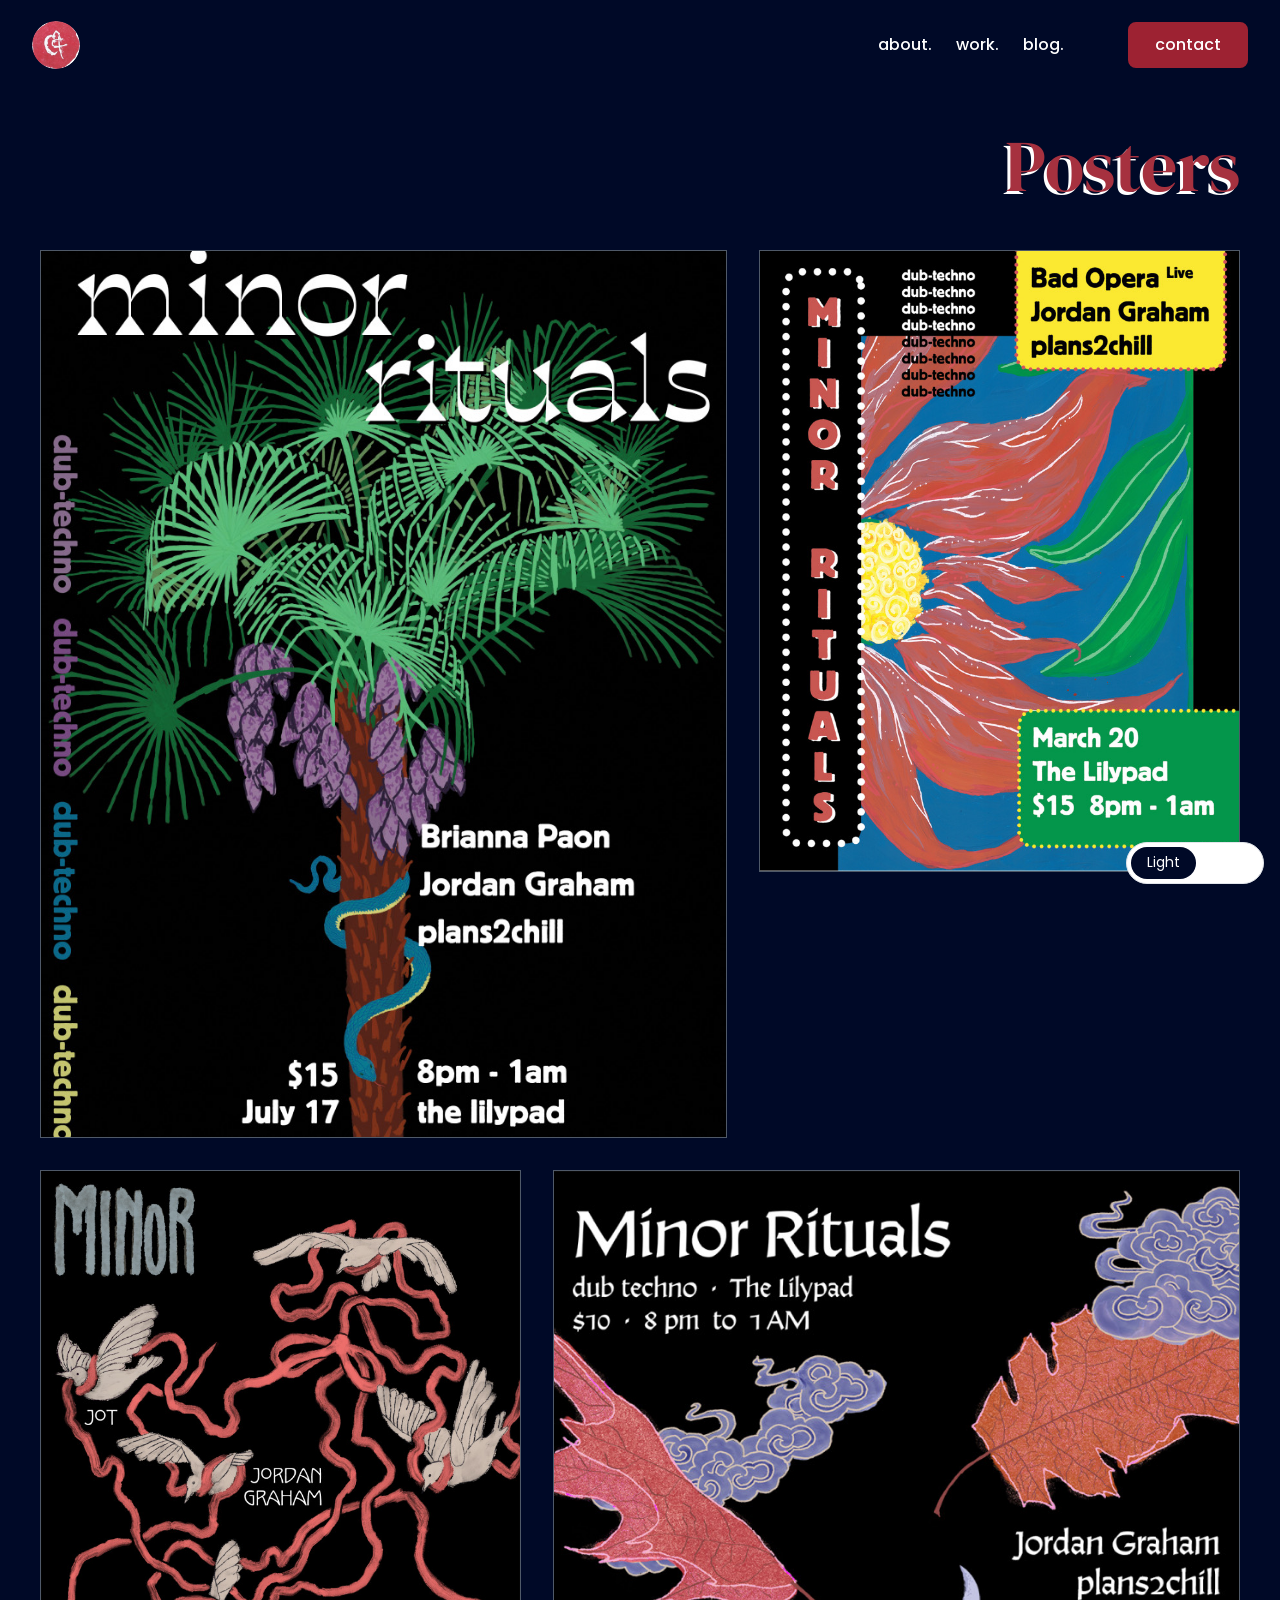
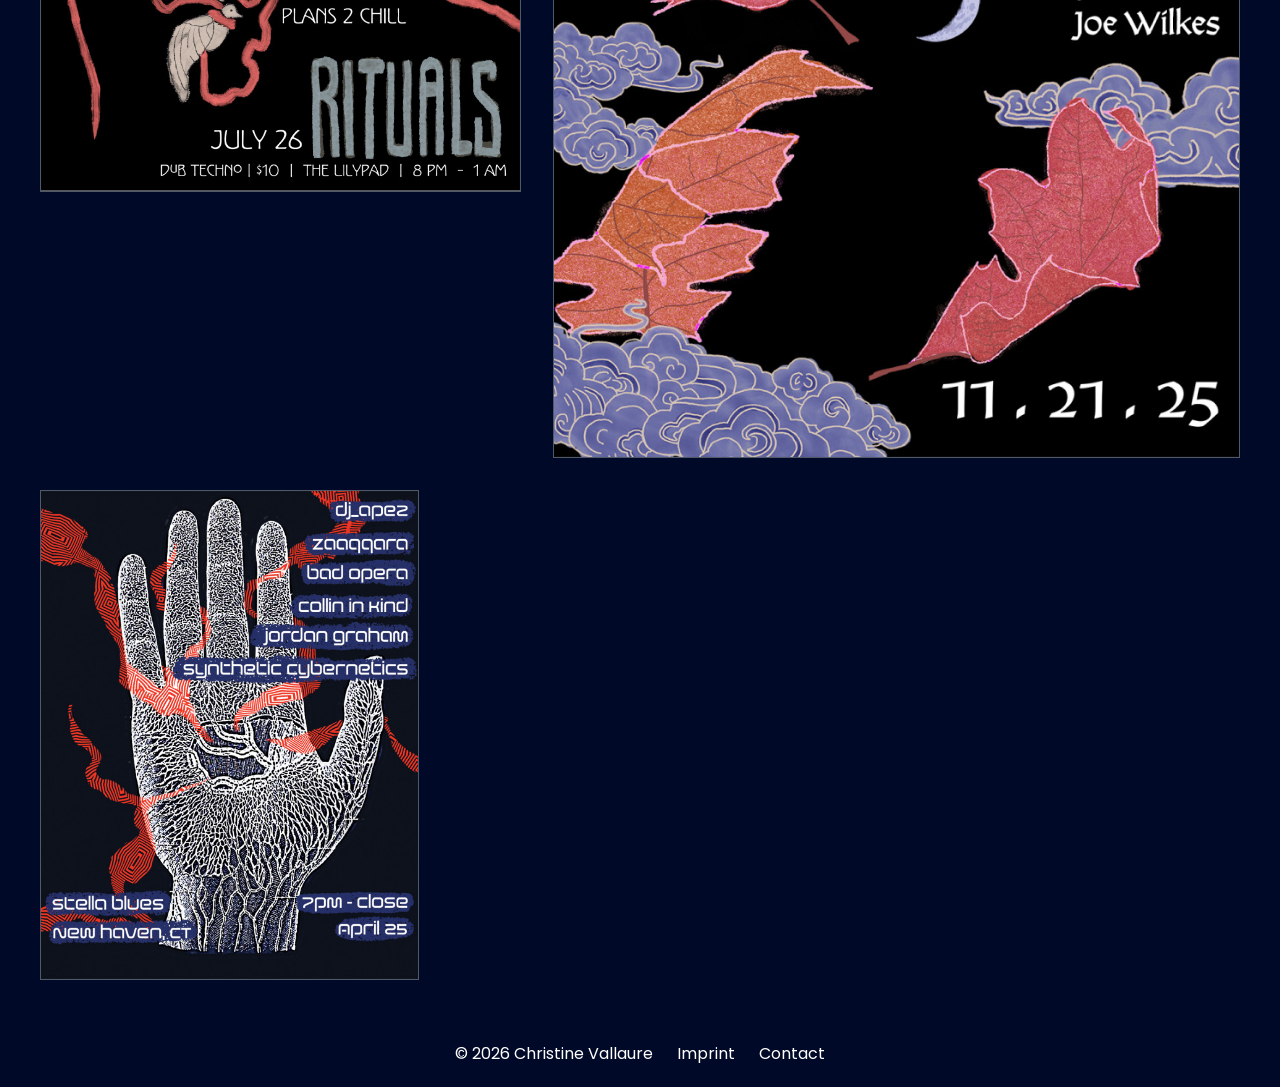
==== design-system/posters.html @ fddb6bdb "Add HTML/CSS design system generated from Figma Plain HTML and CSS design system built from the "Pro" ====
<!doctype html>
<html lang="en">
<head>
  <meta charset="utf-8">
  <meta name="viewport" content="width=device-width, initial-scale=1">
  <title>Posters — example page</title>

  <link rel="preconnect" href="https://fonts.googleapis.com">
  <link rel="preconnect" href="https://fonts.gstatic.com" crossorigin>
  <link href="https://fonts.googleapis.com/css2?family=DM+Serif+Display&family=Poppins:wght@400;500;600;700&display=swap" rel="stylesheet">

  <link rel="stylesheet" href="css/tokens.css">
  <link rel="stylesheet" href="css/components.css">
</head>
<!-- The whole page sits on surface-inverse (Figma frame "Draft: Posters on Site") -->
<body class="posters">

  <!-- NAVIGATION (same component as the portfolio page) -->
  <header class="nav">
    <div class="nav__inner container">
      <a class="logo" href="index.html"><img src="assets/images/logo.png" alt="Home"></a>
      <nav class="nav__links" aria-label="Main">
        <ul class="nav__list">
          <li><a class="nav__link" href="portfolio.html#about">about.</a></li>
          <li><a class="nav__link" href="portfolio.html#work">work.</a></li>
          <li><a class="nav__link" href="posters.html" aria-current="page">blog.</a></li>
        </ul>
        <a class="button button--primary" href="portfolio.html#contact">contact</a>
      </nav>
      <details class="nav__menu">
        <summary aria-label="Menu"><span class="nav__icon"></span></summary>
        <nav class="nav__panel" aria-label="Main (mobile)">
          <ul class="nav__list">
            <li><a class="nav__link" href="portfolio.html#about">about.</a></li>
            <li><a class="nav__link" href="portfolio.html#work">work.</a></li>
            <li><a class="nav__link" href="posters.html" aria-current="page">blog.</a></li>
          </ul>
          <a class="button button--primary" href="portfolio.html#contact">contact</a>
        </nav>
      </details>
    </div>
  </header>

  <main class="section">
    <div class="container">
      <!-- Figma text style "XL Display" (DM Serif Display) -->
      <h1 class="posters__title text-xl-display">Posters</h1>

      <!-- POSTER IMAGES (Figma: Poster image, sizes L / M / S) -->
      <div class="posters__grid">
        <figure class="poster poster--l"><img src="assets/images/poster-1.jpg" alt="Minor Rituals poster: a palm tree with purple flowers and a snake"></figure>
        <figure class="poster poster--m"><img src="assets/images/poster-3.jpg" alt="Minor Rituals poster: a red flower with a yellow centre"></figure>
        <figure class="poster poster--m"><img src="assets/images/poster-4.jpg" alt="Minor Rituals poster: birds tangled in red ribbons"></figure>
        <figure class="poster poster--l"><img src="assets/images/poster-2.jpg" alt="Minor Rituals poster: red leaves, clouds and a crescent moon"></figure>
        <figure class="poster poster--s"><img src="assets/images/poster-5.jpg" alt="Poster: a white hand drawing over red shapes"></figure>
      </div>
    </div>
  </main>

  <footer class="footer">
    <span>© 2026 Christine Vallaure</span>
    <a href="#">Imprint</a>
    <a href="mailto:hello@example.com">Contact</a>
  </footer>

  <div class="theme-switch" role="radiogroup" aria-label="Colour mode">
    <input type="radio" name="theme" id="theme-light" checked><label for="theme-light">Light</label>
    <input type="radio" name="theme" id="theme-dark"><label for="theme-dark">Dark</label>
  </div>

</body>
</html>
---- design-system/css/tokens.css ----
/* ==========================================================================
   DESIGN TOKENS
   Copied from the Figma file "Project File" (variables panel).

   How this file is organised — the same three layers as in Figma:
     1. Primitives   the raw palette (red/50 … red/950, navy/50 … navy/950).
                     Never use these directly in components.
     2. Semantic     what a colour is FOR (surface, text, border, action).
                     Components only ever use these.
     3. Type         font families, weights and a responsive size scale.

   Naming: a Figma variable "text/default" becomes var(--text-default).
   Anything marked "NOT IN FIGMA" was added in code — see gaps.md.
   ========================================================================== */


/* --------------------------------------------------------------------------
   1. PRIMITIVES — Figma collection "color primitives" (one mode)
   -------------------------------------------------------------------------- */
:root {
  --red-50: #FFF1F2;
  --red-100: #FFDFDF;
  --red-200: #FFBEBF;
  --red-300: #FE8F95;
  --red-400: #EA6974;
  --red-500: #A6313F;
  --red-600: #9D2232;
  --red-700: #810E1F;
  --red-800: #61131F;
  --red-900: #4E0B17;
  --red-950: #33040B;

  --navy-50: #F8FAFD;
  --navy-100: #EFF2F6;
  --navy-200: #E1E5EA;
  --navy-300: #C9CED6;
  --navy-400: #9EA5B0;
  --navy-500: #737B88;
  --navy-600: #4F5968;
  --navy-700: #333D4F;
  --navy-800: #1B273A;
  --navy-900: #0A162A;
  --navy-950: #000927;   /* the page navy */

  --white: #FFFFFF;
}


/* --------------------------------------------------------------------------
   2. SEMANTIC COLOURS — Figma collection "color", mode "Light" (default)
   Each one points at a primitive, exactly like the aliases in Figma.
   -------------------------------------------------------------------------- */
:root {
  /* Surfaces: backgrounds of pages, sections and cards */
  --surface-default: var(--white);
  --surface-raised: var(--navy-50);
  --surface-muted: var(--navy-100);
  --surface-emphasis: var(--navy-200);
  --surface-inverse: var(--navy-950);
  --surface-brand-subtle: var(--red-50);

  /* Text */
  --text-default: var(--navy-950);
  --text-muted: var(--navy-600);
  --text-disabled: var(--navy-400);
  --text-inverse: var(--white);
  --text-link: var(--red-600);
  --text-display: var(--red-500);

  /* Borders and lines */
  --border-default: var(--navy-200);
  --border-strong: var(--navy-950);
  --border-inverse: var(--navy-600);
  --border-focus: var(--red-500);

  /* Primary button */
  --action-primary-default: var(--red-600);
  --action-primary-hover: var(--red-500);
  --action-primary-pressed: var(--red-800);
  --action-primary-disabled: var(--navy-200);
  --action-primary-text: var(--white);

  /* Secondary (outline) button */
  --action-secondary-default: var(--white);
  --action-secondary-hover: var(--navy-50);
  --action-secondary-pressed: var(--navy-100);
  --action-secondary-disabled: var(--navy-300);
  --action-secondary-text: var(--navy-950);
  --action-secondary-border: var(--navy-950);

  color-scheme: light;
}

/* Figma mode "Dark". Turn it on by adding data-theme="dark" to <html>,
   or with the theme switch on each page (no JavaScript needed: the :has()
   selector checks whether the "Dark" radio button is ticked). */
:root[data-theme="dark"],
:root:has(#theme-dark:checked) {
  --surface-default: var(--navy-950);
  --surface-raised: var(--navy-900);
  --surface-muted: var(--navy-800);
  --surface-emphasis: var(--navy-700);
  --surface-inverse: var(--navy-50);
  --surface-brand-subtle: var(--red-950);

  --text-default: var(--navy-50);
  --text-muted: var(--navy-300);
  --text-disabled: var(--navy-600);
  --text-inverse: var(--navy-950);
  --text-link: var(--red-300);
  --text-display: var(--red-400);

  --border-default: var(--navy-800);
  --border-strong: var(--navy-100);
  --border-inverse: var(--navy-400);
  --border-focus: var(--red-400);

  --action-primary-default: var(--red-400);
  --action-primary-hover: var(--red-300);
  --action-primary-pressed: var(--red-200);
  --action-primary-disabled: var(--navy-800);
  --action-primary-text: var(--navy-950);

  --action-secondary-default: var(--navy-950);
  --action-secondary-hover: var(--navy-900);
  --action-secondary-pressed: var(--navy-800);
  --action-secondary-disabled: var(--navy-700);
  --action-secondary-text: var(--navy-50);
  --action-secondary-border: var(--navy-50);

  color-scheme: dark;
}


/* --------------------------------------------------------------------------
   3. TYPE — Figma collection "text primitives"
   Font sizes have three modes in Figma; here they switch with media queries:
     lg  (wider than 1280px)  → the values in :root below
     md  (800px – 1280px)     → first @media block
     sm  (narrower than 800px)→ second @media block
   -------------------------------------------------------------------------- */
:root {
  --font-family-sans: "Poppins", system-ui, sans-serif;
  --font-family-serif: "DM Serif Display", Georgia, serif;

  --font-weight-regular: 400;
  --font-weight-medium: 500;     /* NOT IN FIGMA: nav links and button labels use Poppins Medium */
  --font-weight-semibold: 600;
  --font-weight-bold: 700;

  --font-size-100: 16px;
  --font-size-200: 24px;
  --font-size-300: 40px;
  --font-size-400: 56px;
  --font-size-500: 72px;
  --font-size-600: 100px;

  /* NOT IN FIGMA: line heights are set per text layer in Figma, not as variables */
  --line-height-tight: 1.1;      /* display text */
  --line-height-heading: 1.25;   /* card headlines */
  --line-height-title: 1.45;     /* section titles */
  --line-height-body: 1.7;       /* paragraphs */
}

@media (max-width: 1280px) {
  :root {
    --font-size-200: 20px;
    --font-size-300: 28px;
    --font-size-400: 36px;
    --font-size-500: 56px;
    --font-size-600: 72px;
  }
}

@media (max-width: 799px) {
  :root {
    --font-size-200: 18px;
    --font-size-300: 24px;
    --font-size-400: 32px;
    --font-size-500: 40px;
    --font-size-600: 56px;
  }
}


/* --------------------------------------------------------------------------
   4. SPACING AND SHAPE — NOT IN FIGMA
   The Figma file has no spacing or radius variables of its own (the 64px
   paddings come from a linked library). These values are read off the
   components so the CSS has one place to change them.
   -------------------------------------------------------------------------- */
:root {
  --space-100: 4px;
  --space-200: 8px;
  --space-300: 12px;
  --space-400: 16px;
  --space-500: 24px;
  --space-600: 32px;
  --space-700: 40px;
  --space-800: 48px;
  --space-900: 64px;

  --radius-button: 8px;
  --page-max-width: 1280px;
}
---- design-system/css/components.css ----
/* ==========================================================================
   COMPONENTS
   One section per Figma component. Every colour, size and font here comes
   from tokens.css — if you want to change how something looks, change the
   token, not this file.

   Class naming: .component, .component__part, .component--variant
   (this is called BEM; it keeps class names predictable).
   ========================================================================== */


/* --------------------------------------------------------------------------
   BASE — sensible defaults for the whole page
   -------------------------------------------------------------------------- */
*,
*::before,
*::after {
  box-sizing: border-box; /* width includes padding and border: easier maths */
}

body {
  margin: 0;
  font-family: var(--font-family-sans);
  font-size: var(--font-size-100);
  font-weight: var(--font-weight-regular);
  line-height: var(--line-height-body);
  color: var(--text-default);
  background: var(--surface-default);
  -webkit-font-smoothing: antialiased;
}

h1, h2, h3, p, ul {
  margin: 0;
}

img {
  display: block;
  max-width: 100%;
}

a {
  color: inherit;
}

/* One focus style for everything you can tab to (Figma: button "focused" state) */
:focus-visible {
  outline: 2px solid var(--border-focus);
  outline-offset: 4px;
}

/* Hidden visually but still read by screen readers */
.visually-hidden {
  position: absolute;
  width: 1px;
  height: 1px;
  overflow: hidden;
  clip-path: inset(50%);
  white-space: nowrap;
}

/* Centres content and stops it getting wider than the 1280px Figma frame */
.container {
  max-width: var(--page-max-width);
  margin-inline: auto;
}


/* --------------------------------------------------------------------------
   TEXT STYLES — Figma "Text styles" panel
   Each class matches a Figma text style of the same name.
   -------------------------------------------------------------------------- */
.text-xl-display {
  font-family: var(--font-family-serif);
  font-size: var(--font-size-600);
  font-weight: var(--font-weight-regular);
  line-height: 1;
}

.text-display {
  font-size: var(--font-size-500);
  line-height: var(--line-height-tight);
}

.text-sm-display {
  font-size: var(--font-size-400);
  line-height: var(--line-height-tight);
}

.text-headline {
  font-size: var(--font-size-300);
  line-height: var(--line-height-tight);
}

.text-sm-body {
  font-size: var(--font-size-200);
  line-height: 1.17;
}

.text-body {
  font-size: var(--font-size-100);
  line-height: var(--line-height-body);
}


/* --------------------------------------------------------------------------
   BUTTON — Figma component set "button"
   Variants: primary | secondary.
   Figma "state" variants map to CSS: hover → :hover, active → :active,
   focused → :focus-visible. Works on <button> and <a>.
   -------------------------------------------------------------------------- */
.button {
  display: inline-flex;
  align-items: center;
  justify-content: center;
  gap: var(--space-200);
  min-height: 40px;
  padding: var(--space-200) var(--space-500);
  border: 3px solid transparent; /* same size for both variants */
  border-radius: var(--radius-button);
  font: inherit;
  font-weight: var(--font-weight-medium);
  line-height: 1.5;
  text-decoration: none;
  white-space: nowrap;
  cursor: pointer;
  transition: background-color 120ms ease, border-color 120ms ease;
}

.button--primary {
  background: var(--action-primary-default);
  border-color: var(--action-primary-default);
  color: var(--action-primary-text);
}
.button--primary:hover {
  background: var(--action-primary-hover);
  border-color: var(--action-primary-hover);
}
.button--primary:active {
  background: var(--action-primary-pressed);
  border-color: var(--action-primary-pressed);
}

.button--secondary {
  background: var(--action-secondary-default);
  border-color: var(--action-secondary-border);
  color: var(--action-secondary-text);
}
.button--secondary:hover {
  background: var(--action-secondary-hover);
}
.button--secondary:active {
  background: var(--action-secondary-pressed);
}

/* Disabled: real <button disabled>, or aria-disabled="true" on a link */
.button:disabled,
.button[aria-disabled="true"] {
  cursor: not-allowed;
  color: var(--text-disabled);
}
.button--primary:disabled,
.button--primary[aria-disabled="true"] {
  background: var(--action-primary-disabled);
  border-color: var(--action-primary-disabled);
}
.button--secondary:disabled,
.button--secondary[aria-disabled="true"] {
  background: var(--action-secondary-default);
  border-color: var(--action-secondary-disabled);
}


/* --------------------------------------------------------------------------
   LOGO — Figma component "logo" (48 × 48 circle)
   -------------------------------------------------------------------------- */
.logo {
  display: inline-flex;
  border-radius: 50%;
}

.logo img {
  width: 48px;
  height: 48px;
  border-radius: 50%;
}


/* --------------------------------------------------------------------------
   NAVIGATION — Figma component set "Navigation"
   Desktop: 56px bar. Tablet: 90px bar. Mobile: links fold into a menu.
   The mobile menu uses <details>, which opens and closes without JavaScript.
   -------------------------------------------------------------------------- */
.nav {
  position: relative; /* so the mobile menu panel can sit right below the bar */
  background: var(--surface-inverse);
  color: var(--text-inverse);
}

.nav__inner {
  display: flex;
  align-items: center;
  justify-content: space-between;
  gap: var(--space-500);
  min-height: 56px;
  padding: var(--space-100) var(--space-600);
}

.nav__links {
  display: flex;
  align-items: center;
  gap: var(--space-900);
}

.nav__list {
  display: flex;
  gap: var(--space-500);
  padding: 0;
  list-style: none;
}

.nav__link {
  font-weight: var(--font-weight-medium);
  text-decoration: none;
}
.nav__link:hover {
  text-decoration: underline;
  text-underline-offset: 4px;
}

/* The mobile menu is hidden until the screen is narrow */
.nav__menu {
  display: none;
}

@media (max-width: 1280px) {
  .nav__inner {
    min-height: 90px;
    padding-inline: var(--space-600);
  }
}

@media (max-width: 799px) {
  .nav__links {
    display: none;
  }

  .nav__menu {
    display: block;
  }

  /* The clickable menu icon (Figma component "menu") */
  .nav__menu summary {
    display: grid;
    place-items: center;
    width: 44px;
    height: 44px;
    list-style: none;
    cursor: pointer;
  }
  .nav__menu summary::-webkit-details-marker {
    display: none;
  }

  /* Two lines that turn into an × when the menu is open */
  .nav__icon {
    position: relative;
    width: 24px;
    height: 14px;
  }
  .nav__icon::before,
  .nav__icon::after {
    content: "";
    position: absolute;
    right: 0;
    height: 2px;
    background: currentColor;
    transition: transform 160ms ease, top 160ms ease, width 160ms ease;
  }
  .nav__icon::before { top: 0; width: 24px; }
  .nav__icon::after { top: 12px; width: 16px; }

  .nav__menu[open] .nav__icon::before,
  .nav__menu[open] .nav__icon::after {
    top: 6px;
    width: 24px;
  }
  .nav__menu[open] .nav__icon::before { transform: rotate(45deg); }
  .nav__menu[open] .nav__icon::after { transform: rotate(-45deg); }

  /* The panel that drops down below the bar */
  .nav__panel {
    position: absolute;
    left: 0;
    right: 0;
    z-index: 10;
    display: flex;
    flex-direction: column;
    align-items: flex-start;
    gap: var(--space-500);
    padding: var(--space-500) var(--space-600) var(--space-600);
    background: var(--surface-inverse);
  }
  .nav__panel .nav__list {
    flex-direction: column;
    gap: var(--space-300);
  }
  .nav__panel .nav__link {
    font-size: var(--font-size-300);
    font-weight: var(--font-weight-bold);
  }
}


/* --------------------------------------------------------------------------
   SECTION — shared padding for the full-width page sections below
   (Figma: 64px all round on desktop, 40px tablet, 24px mobile)
   -------------------------------------------------------------------------- */
.section {
  padding: var(--space-900);
}

@media (max-width: 1280px) {
  .section { padding: var(--space-700); }
}

@media (max-width: 799px) {
  .section { padding: var(--space-800) var(--space-500); }
}


/* --------------------------------------------------------------------------
   HERO — Figma component set "Hero"
   -------------------------------------------------------------------------- */
.hero {
  background: var(--surface-raised);
  text-align: center;
}

.hero__name {
  font-size: var(--font-size-200);
  line-height: var(--line-height-title);
  margin-bottom: var(--space-400);
}

.hero__headline {
  font-size: var(--font-size-500);
  font-weight: var(--font-weight-bold);
  line-height: 1.2;
  text-transform: uppercase;
}


/* --------------------------------------------------------------------------
   PROJECT CARD — Figma component set "ProjectCard"
   Property "hasBG": add .project-card--raised for the grey background.
   -------------------------------------------------------------------------- */
.project-card {
  background: var(--surface-default);
}

.project-card--raised {
  background: var(--surface-raised);
}

.project-card__inner {
  display: grid;
  grid-template-columns: 542fr 594fr; /* the Figma image : text widths */
  align-items: start;
  gap: var(--space-900);
  padding: var(--space-600) var(--space-700);
}

.project-card__image {
  width: 100%;
  aspect-ratio: 16 / 9;
  object-fit: cover;
}

.project-card__body {
  display: flex;
  flex-direction: column;
  align-items: flex-start;
  gap: var(--space-400);
  padding-top: var(--space-200);
}

.project-card__headline {
  font-size: var(--font-size-300);
  font-weight: var(--font-weight-bold);
  line-height: var(--line-height-heading);
}

.project-card__link {
  font-weight: var(--font-weight-bold);
  text-decoration: none;
}
.project-card__link:hover {
  text-decoration: underline;
  text-underline-offset: 4px;
}

@media (max-width: 1280px) {
  .project-card__inner { gap: var(--space-700); }
}

@media (max-width: 799px) {
  .project-card__inner {
    grid-template-columns: 1fr;
    gap: var(--space-600);
    padding: var(--space-500);
  }
}


/* --------------------------------------------------------------------------
   ABOUT — Figma component set "About"
   Property "hadButton": leave the button out of the HTML to hide it.
   -------------------------------------------------------------------------- */
.about {
  background: var(--surface-default);
}

.about__inner {
  display: grid;
  grid-template-columns: 1fr 1fr;
  align-items: center;
  gap: var(--space-900);
}

.about__content {
  display: flex;
  flex-direction: column;
  align-items: flex-start;
  gap: var(--space-500);
}

.about__headline {
  font-size: var(--font-size-400);
  font-weight: var(--font-weight-bold);
  line-height: var(--line-height-title);
}

.about__text {
  color: var(--text-muted);
}

.about__image {
  width: 100%;
  aspect-ratio: 1;
  object-fit: cover;
}

@media (max-width: 1280px) {
  .about__inner { gap: var(--space-700); }
}

/* Mobile: the photo moves above the text, like the Figma mobile variant */
@media (max-width: 799px) {
  .about__inner {
    grid-template-columns: 1fr;
    gap: var(--space-600);
  }
  .about__image { order: -1; }
}


/* --------------------------------------------------------------------------
   SKILLS — Figma component set "Skills"
   -------------------------------------------------------------------------- */
.skills {
  background: var(--surface-default);
}

.skills__title {
  font-size: var(--font-size-400);
  font-weight: var(--font-weight-bold);
  line-height: var(--line-height-title);
  margin-bottom: var(--space-800);
}

.skills__list {
  display: grid;
  grid-template-columns: repeat(3, 1fr);
  gap: var(--space-800);
  padding: 0;
  list-style: none;
}

/* Each skill has a line above it (Figma: border/strong, 1px) */
.skills__item {
  display: flex;
  flex-direction: column;
  gap: var(--space-400);
  padding-top: var(--space-500);
  border-top: 1px solid var(--border-strong);
}

.skills__headline {
  font-size: var(--font-size-200);
  font-weight: var(--font-weight-bold);
  line-height: var(--line-height-title);
}

.skills__text {
  color: var(--text-muted);
}

@media (max-width: 799px) {
  .skills__list {
    grid-template-columns: 1fr;
  }
}


/* --------------------------------------------------------------------------
   POSTER — Figma component set "Poster image" (sizes L, M, S)
   Posters live on a navy page (surface-inverse) with a thin border.
   -------------------------------------------------------------------------- */
.posters {
  background: var(--surface-inverse);
  color: var(--text-inverse);
}

/* The two-layer "Posters" heading: red text with an offset copy behind it */
.posters__title {
  color: var(--text-display);
  text-shadow: -3px 3px 0 var(--text-inverse);
  text-align: right;
  margin-bottom: var(--space-800);
}

.posters__grid {
  display: grid;
  grid-template-columns: repeat(12, 1fr);
  gap: var(--space-600);
  align-items: start;
}

.poster {
  margin: 0;
  border: 1px solid var(--border-inverse);
}
.poster img {
  width: 100%;
  height: auto;
}

/* Sizes follow the Figma variants: L ≈ 800px, M ≈ 500px, S ≈ 300px wide */
.poster--l { grid-column: span 7; }
.poster--m { grid-column: span 5; }
.poster--s { grid-column: span 4; }

@media (max-width: 799px) {
  .posters__title { text-align: left; }
  .posters__grid { grid-template-columns: 1fr; }
  .poster--l,
  .poster--m,
  .poster--s { grid-column: auto; }
}


/* --------------------------------------------------------------------------
   FOOTER — Figma component set "Footer"
   -------------------------------------------------------------------------- */
.footer {
  display: flex;
  justify-content: center;
  align-items: center;
  gap: var(--space-500);
  padding: 20px var(--space-500);
  background: var(--surface-inverse);
  color: var(--text-inverse);
}

.footer a {
  text-decoration: none;
}
.footer a:hover {
  text-decoration: underline;
}

@media (max-width: 799px) {
  .footer { flex-direction: column; }
}


/* --------------------------------------------------------------------------
   THEME SWITCH — small Light / Dark toggle shown on every page
   It is just two radio buttons; tokens.css does the rest with :has().
   -------------------------------------------------------------------------- */
.theme-switch {
  position: fixed;
  right: var(--space-400);
  bottom: var(--space-400);
  z-index: 20;
  display: flex;
  padding: var(--space-100);
  border: 1px solid var(--border-default);
  border-radius: 999px;
  background: var(--surface-default);
  font-size: 14px;
}

.theme-switch input {
  position: absolute;
  opacity: 0;
}

.theme-switch label {
  padding: var(--space-100) var(--space-400);
  border-radius: 999px;
  cursor: pointer;
}

.theme-switch input:checked + label {
  background: var(--surface-inverse);
  color: var(--text-inverse);
}

.theme-switch input:focus-visible + label {
  outline: 2px solid var(--border-focus);
  outline-offset: 2px;
}
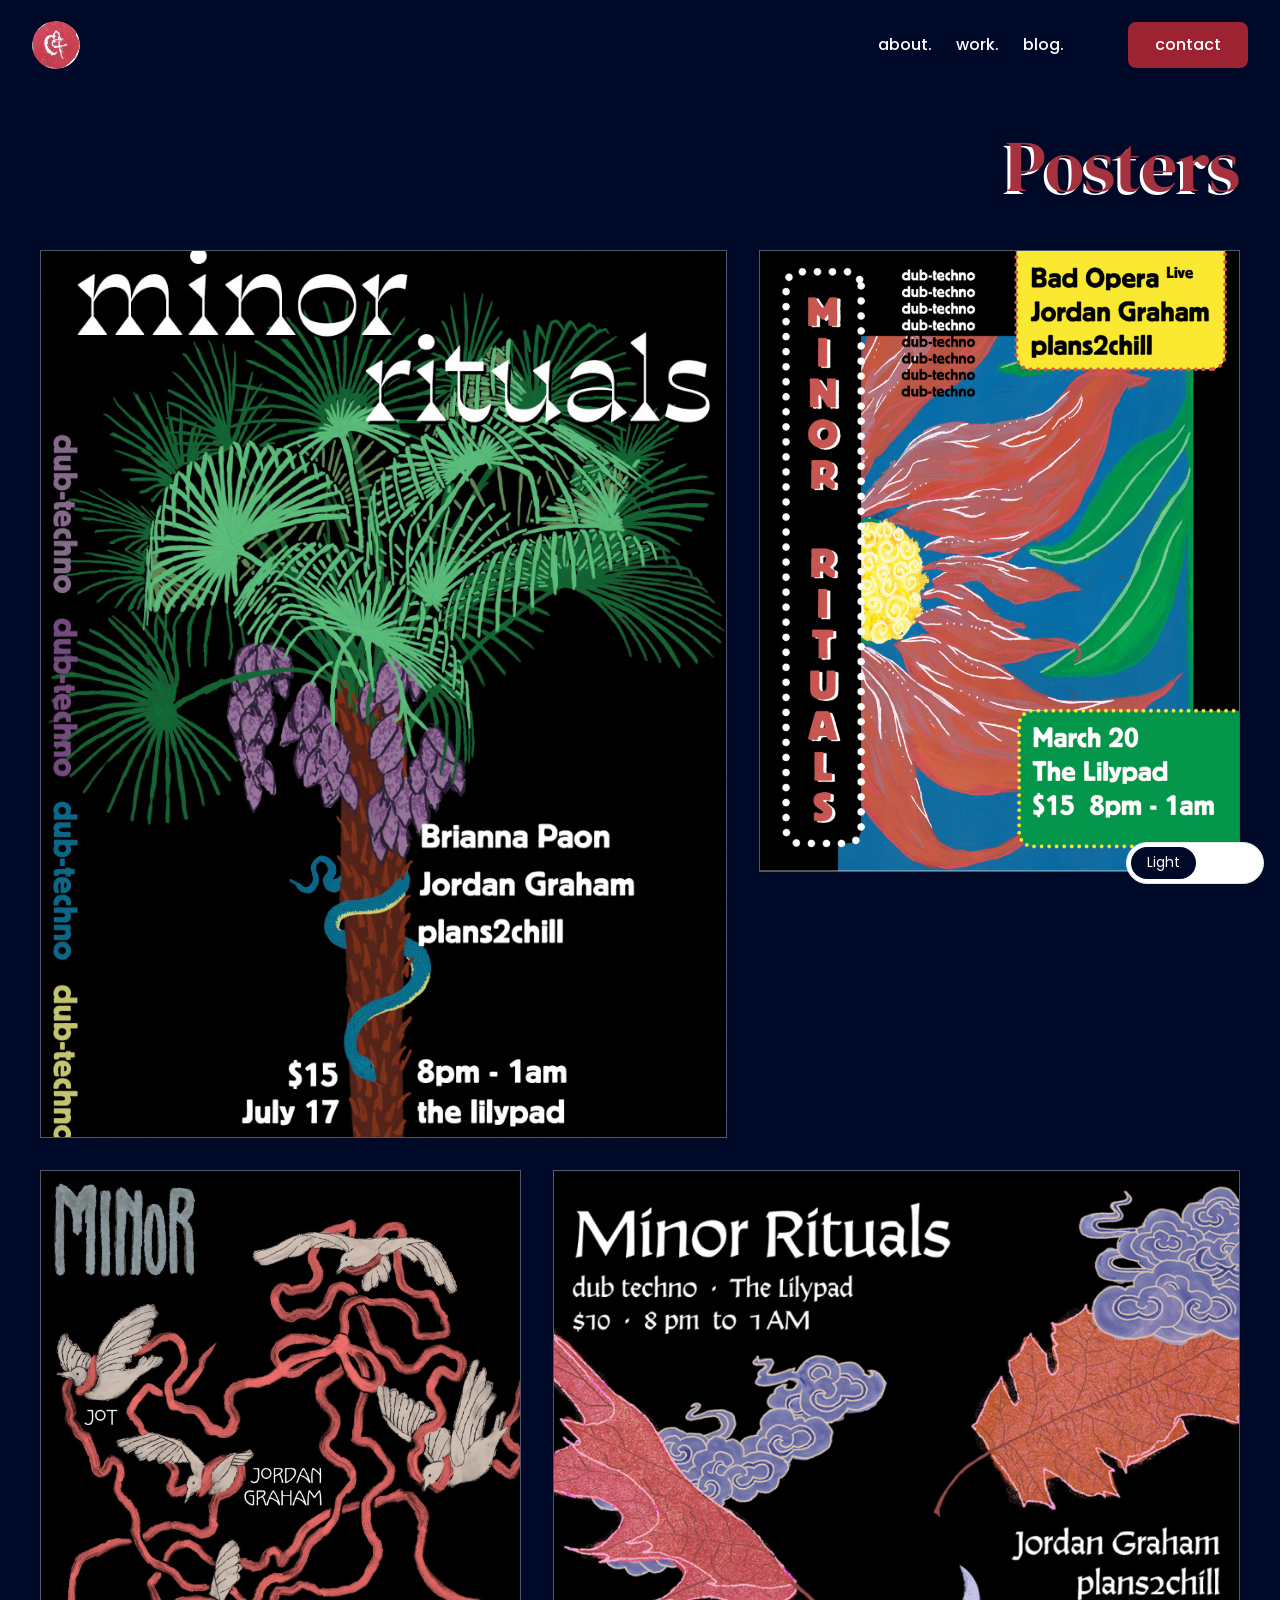
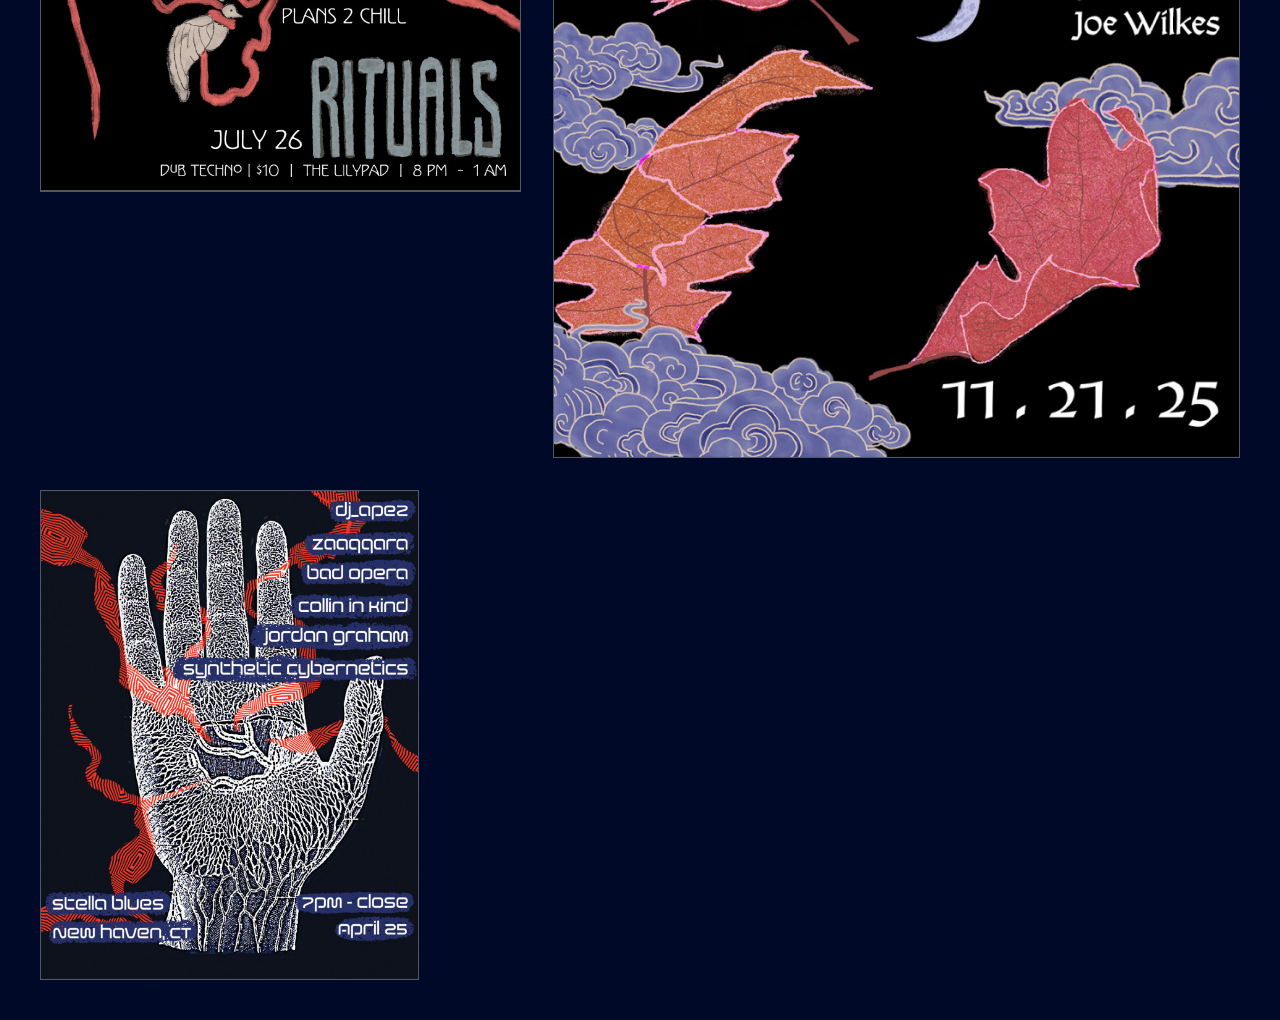
==== commit 99d14b0b: "Trim design system to foundations, nav, button and posters Remove the Hero, ProjectCard, About, Skil" ====
--- a/design-system/posters.html
+++ b/design-system/posters.html
@@ -15,27 +15,27 @@
 <!-- The whole page sits on surface-inverse (Figma frame "Draft: Posters on Site") -->
 <body class="posters">
 
-  <!-- NAVIGATION (same component as the portfolio page) -->
+  <!-- NAVIGATION (Figma: Navigation) -->
   <header class="nav">
     <div class="nav__inner container">
       <a class="logo" href="index.html"><img src="assets/images/logo.png" alt="Home"></a>
       <nav class="nav__links" aria-label="Main">
         <ul class="nav__list">
-          <li><a class="nav__link" href="portfolio.html#about">about.</a></li>
-          <li><a class="nav__link" href="portfolio.html#work">work.</a></li>
+          <li><a class="nav__link" href="#about">about.</a></li>
+          <li><a class="nav__link" href="#work">work.</a></li>
           <li><a class="nav__link" href="posters.html" aria-current="page">blog.</a></li>
         </ul>
-        <a class="button button--primary" href="portfolio.html#contact">contact</a>
+        <a class="button button--primary" href="#contact">contact</a>
       </nav>
       <details class="nav__menu">
         <summary aria-label="Menu"><span class="nav__icon"></span></summary>
         <nav class="nav__panel" aria-label="Main (mobile)">
           <ul class="nav__list">
-            <li><a class="nav__link" href="portfolio.html#about">about.</a></li>
-            <li><a class="nav__link" href="portfolio.html#work">work.</a></li>
+            <li><a class="nav__link" href="#about">about.</a></li>
+            <li><a class="nav__link" href="#work">work.</a></li>
             <li><a class="nav__link" href="posters.html" aria-current="page">blog.</a></li>
           </ul>
-          <a class="button button--primary" href="portfolio.html#contact">contact</a>
+          <a class="button button--primary" href="#contact">contact</a>
         </nav>
       </details>
     </div>
@@ -57,11 +57,6 @@
     </div>
   </main>
 
-  <footer class="footer">
-    <span>© 2026 Christine Vallaure</span>
-    <a href="#">Imprint</a>
-    <a href="mailto:hello@example.com">Contact</a>
-  </footer>
 
   <div class="theme-switch" role="radiogroup" aria-label="Colour mode">
     <input type="radio" name="theme" id="theme-light" checked><label for="theme-light">Light</label>
--- a/design-system/css/components.css
+++ b/design-system/css/components.css
@@ -329,190 +329,6 @@
 
 
 /* --------------------------------------------------------------------------
-   HERO — Figma component set "Hero"
-   -------------------------------------------------------------------------- */
-.hero {
-  background: var(--surface-raised);
-  text-align: center;
-}
-
-.hero__name {
-  font-size: var(--font-size-200);
-  line-height: var(--line-height-title);
-  margin-bottom: var(--space-400);
-}
-
-.hero__headline {
-  font-size: var(--font-size-500);
-  font-weight: var(--font-weight-bold);
-  line-height: 1.2;
-  text-transform: uppercase;
-}
-
-
-/* --------------------------------------------------------------------------
-   PROJECT CARD — Figma component set "ProjectCard"
-   Property "hasBG": add .project-card--raised for the grey background.
-   -------------------------------------------------------------------------- */
-.project-card {
-  background: var(--surface-default);
-}
-
-.project-card--raised {
-  background: var(--surface-raised);
-}
-
-.project-card__inner {
-  display: grid;
-  grid-template-columns: 542fr 594fr; /* the Figma image : text widths */
-  align-items: start;
-  gap: var(--space-900);
-  padding: var(--space-600) var(--space-700);
-}
-
-.project-card__image {
-  width: 100%;
-  aspect-ratio: 16 / 9;
-  object-fit: cover;
-}
-
-.project-card__body {
-  display: flex;
-  flex-direction: column;
-  align-items: flex-start;
-  gap: var(--space-400);
-  padding-top: var(--space-200);
-}
-
-.project-card__headline {
-  font-size: var(--font-size-300);
-  font-weight: var(--font-weight-bold);
-  line-height: var(--line-height-heading);
-}
-
-.project-card__link {
-  font-weight: var(--font-weight-bold);
-  text-decoration: none;
-}
-.project-card__link:hover {
-  text-decoration: underline;
-  text-underline-offset: 4px;
-}
-
-@media (max-width: 1280px) {
-  .project-card__inner { gap: var(--space-700); }
-}
-
-@media (max-width: 799px) {
-  .project-card__inner {
-    grid-template-columns: 1fr;
-    gap: var(--space-600);
-    padding: var(--space-500);
-  }
-}
-
-
-/* --------------------------------------------------------------------------
-   ABOUT — Figma component set "About"
-   Property "hadButton": leave the button out of the HTML to hide it.
-   -------------------------------------------------------------------------- */
-.about {
-  background: var(--surface-default);
-}
-
-.about__inner {
-  display: grid;
-  grid-template-columns: 1fr 1fr;
-  align-items: center;
-  gap: var(--space-900);
-}
-
-.about__content {
-  display: flex;
-  flex-direction: column;
-  align-items: flex-start;
-  gap: var(--space-500);
-}
-
-.about__headline {
-  font-size: var(--font-size-400);
-  font-weight: var(--font-weight-bold);
-  line-height: var(--line-height-title);
-}
-
-.about__text {
-  color: var(--text-muted);
-}
-
-.about__image {
-  width: 100%;
-  aspect-ratio: 1;
-  object-fit: cover;
-}
-
-@media (max-width: 1280px) {
-  .about__inner { gap: var(--space-700); }
-}
-
-/* Mobile: the photo moves above the text, like the Figma mobile variant */
-@media (max-width: 799px) {
-  .about__inner {
-    grid-template-columns: 1fr;
-    gap: var(--space-600);
-  }
-  .about__image { order: -1; }
-}
-
-
-/* --------------------------------------------------------------------------
-   SKILLS — Figma component set "Skills"
-   -------------------------------------------------------------------------- */
-.skills {
-  background: var(--surface-default);
-}
-
-.skills__title {
-  font-size: var(--font-size-400);
-  font-weight: var(--font-weight-bold);
-  line-height: var(--line-height-title);
-  margin-bottom: var(--space-800);
-}
-
-.skills__list {
-  display: grid;
-  grid-template-columns: repeat(3, 1fr);
-  gap: var(--space-800);
-  padding: 0;
-  list-style: none;
-}
-
-/* Each skill has a line above it (Figma: border/strong, 1px) */
-.skills__item {
-  display: flex;
-  flex-direction: column;
-  gap: var(--space-400);
-  padding-top: var(--space-500);
-  border-top: 1px solid var(--border-strong);
-}
-
-.skills__headline {
-  font-size: var(--font-size-200);
-  font-weight: var(--font-weight-bold);
-  line-height: var(--line-height-title);
-}
-
-.skills__text {
-  color: var(--text-muted);
-}
-
-@media (max-width: 799px) {
-  .skills__list {
-    grid-template-columns: 1fr;
-  }
-}
-
-
-/* --------------------------------------------------------------------------
    POSTER — Figma component set "Poster image" (sizes L, M, S)
    Posters live on a navy page (surface-inverse) with a thin border.
    -------------------------------------------------------------------------- */
@@ -556,31 +372,6 @@
   .poster--l,
   .poster--m,
   .poster--s { grid-column: auto; }
-}
-
-
-/* --------------------------------------------------------------------------
-   FOOTER — Figma component set "Footer"
-   -------------------------------------------------------------------------- */
-.footer {
-  display: flex;
-  justify-content: center;
-  align-items: center;
-  gap: var(--space-500);
-  padding: 20px var(--space-500);
-  background: var(--surface-inverse);
-  color: var(--text-inverse);
-}
-
-.footer a {
-  text-decoration: none;
-}
-.footer a:hover {
-  text-decoration: underline;
-}
-
-@media (max-width: 799px) {
-  .footer { flex-direction: column; }
 }
 
 
